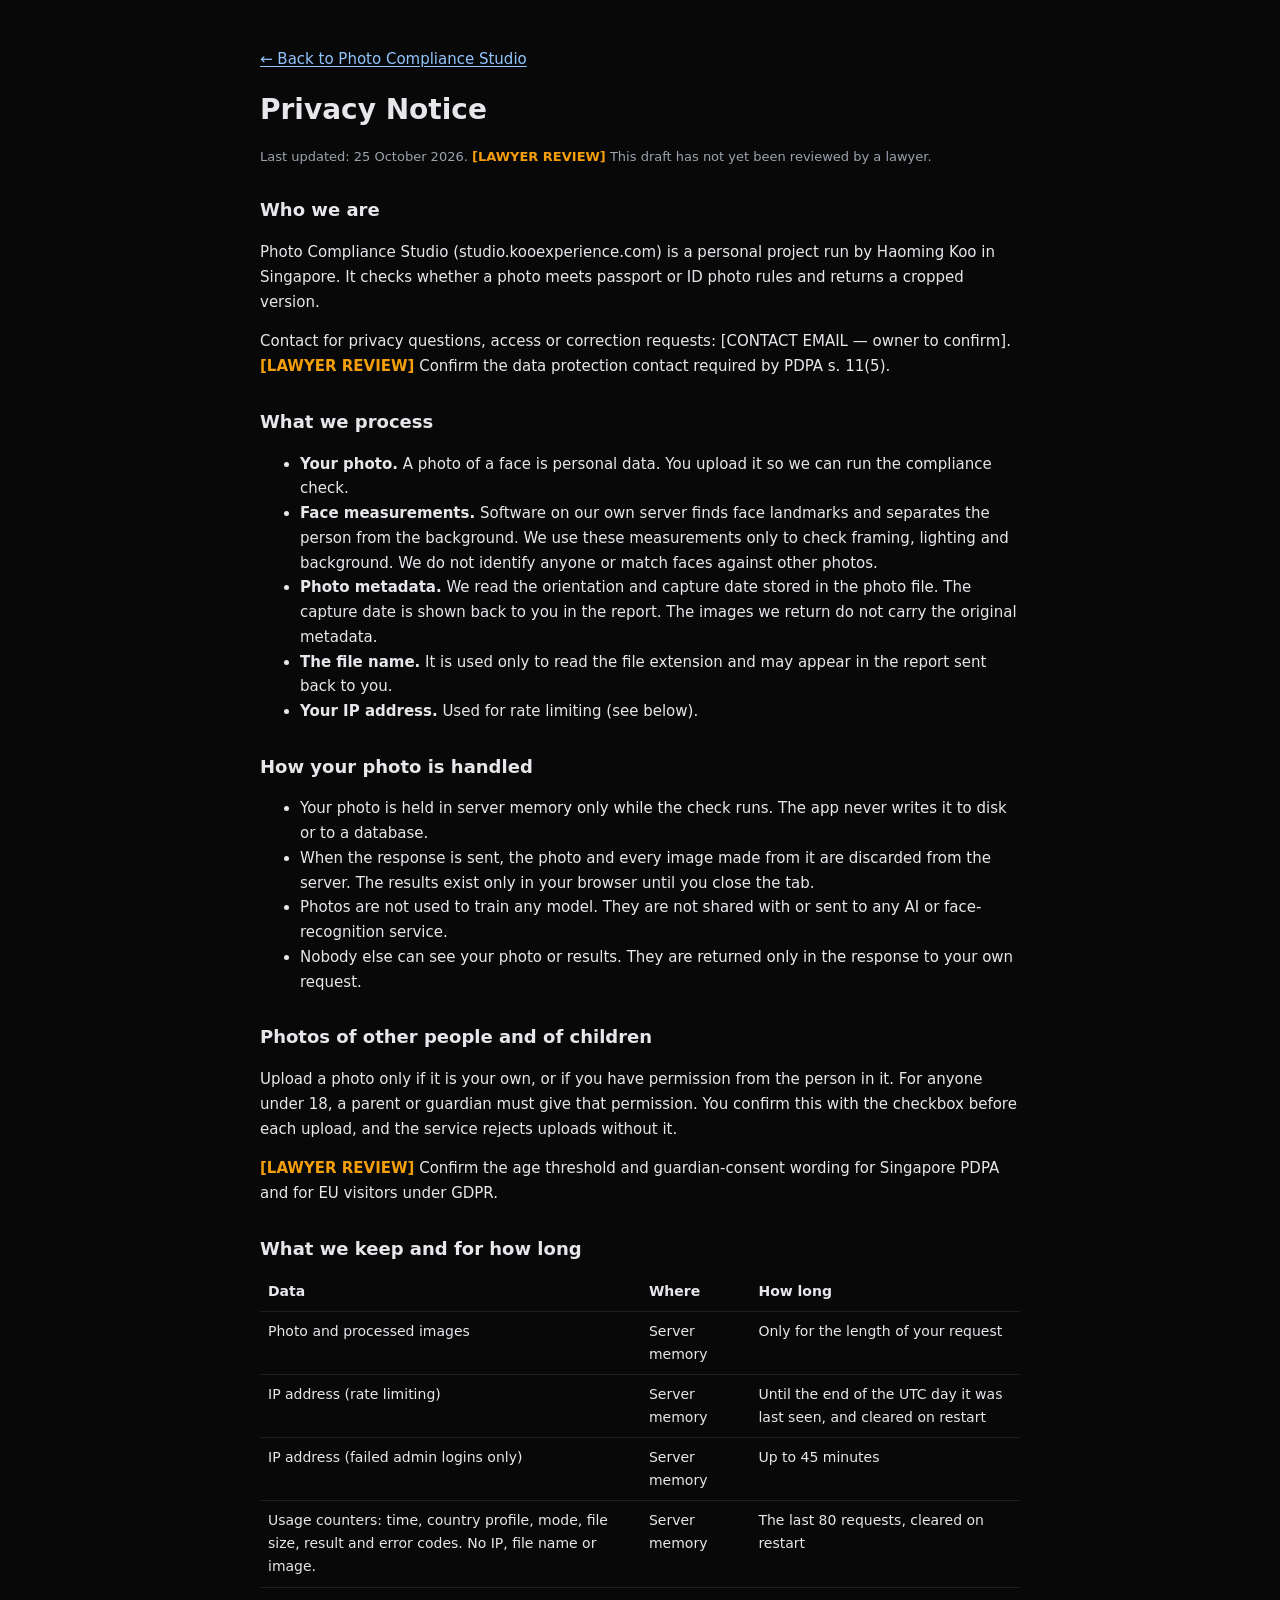
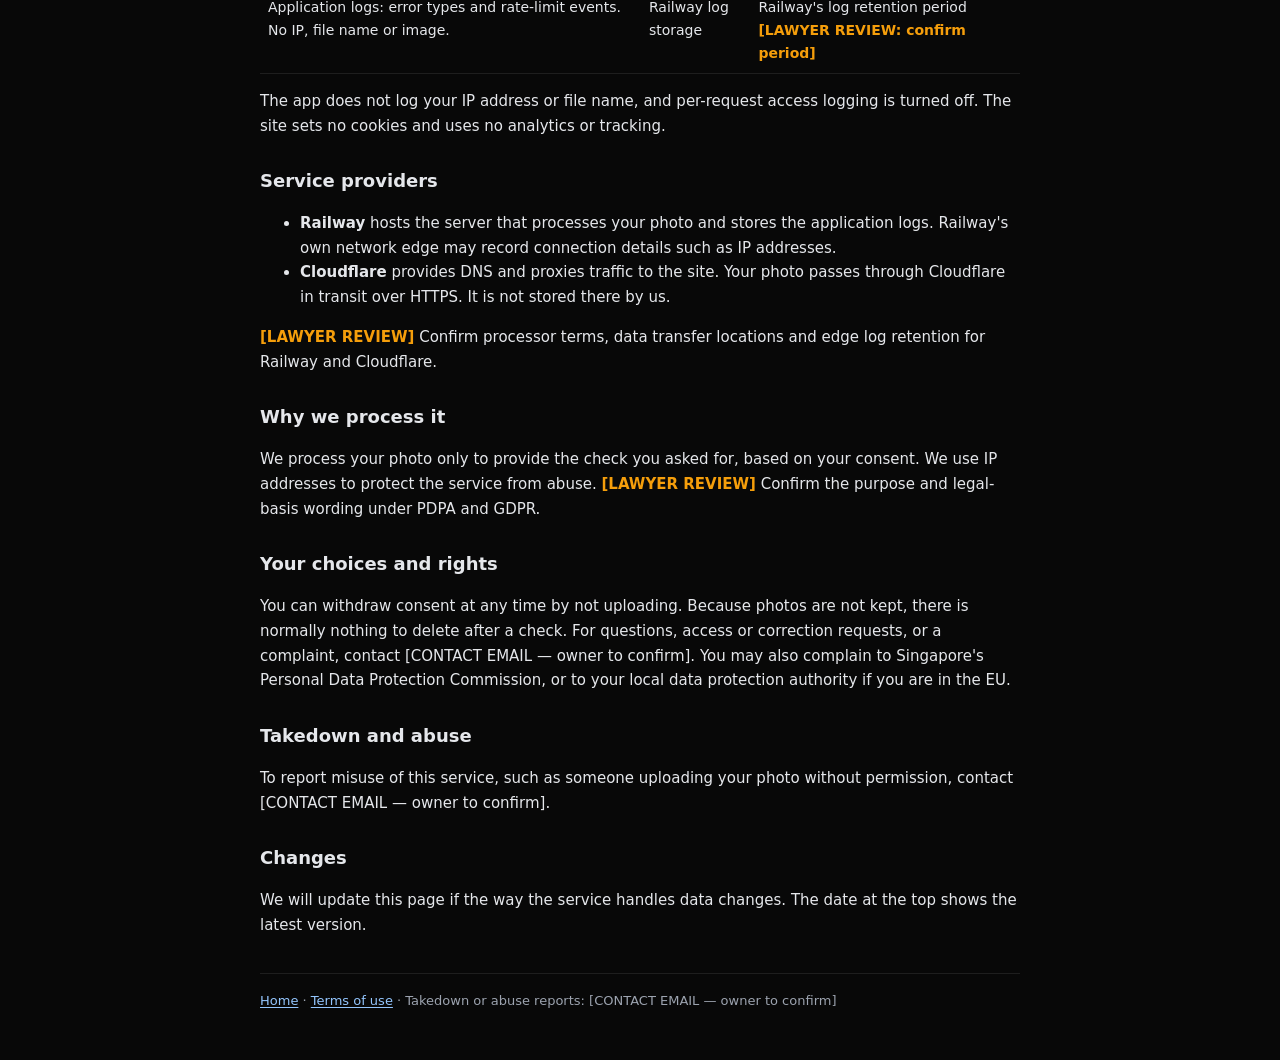
==== web/privacy.html @ bf6c47d8 "fix(privacy): require upload consent, keep photos in memory, strip log identifiers - Required consen" ====
<!DOCTYPE html>
<html lang="en">
<head>
  <meta charset="UTF-8" />
  <meta name="viewport" content="width=device-width, initial-scale=1.0" />
  <title>Privacy Notice - Photo Compliance Studio</title>
  <style>
    :root { --bg: #080808; --text: #e5e7eb; --muted: #9ca3af; --border: #1e1e1e; --accent: #93c5fd; --flag: #f59e0b; }
    body { margin: 0; background: var(--bg); color: var(--text); font: 15px/1.65 system-ui, -apple-system, "Segoe UI", sans-serif; }
    main { max-width: 760px; margin: 0 auto; padding: 32px 20px 48px; }
    h1 { font-size: 28px; margin: 0 0 4px; }
    h2 { font-size: 18px; margin: 28px 0 8px; }
    p, li { color: var(--text); }
    .meta { color: var(--muted); font-size: 13px; }
    a { color: var(--accent); text-underline-offset: 2px; }
    a:focus-visible { outline: 2px solid var(--accent); outline-offset: 2px; }
    .review { color: var(--flag); font-weight: 600; }
    table { width: 100%; border-collapse: collapse; font-size: 14px; }
    th, td { text-align: left; vertical-align: top; padding: 8px; border-bottom: 1px solid var(--border); }
    .table-wrap { overflow-x: auto; }
    footer { margin-top: 36px; padding-top: 16px; border-top: 1px solid var(--border); font-size: 13px; color: var(--muted); }
  </style>
</head>
<body>
<main>
  <p><a href="/">&larr; Back to Photo Compliance Studio</a></p>
  <h1>Privacy Notice</h1>
  <p class="meta">Last updated: 25 October 2026. <span class="review">[LAWYER REVIEW]</span> This draft has not yet been reviewed by a lawyer.</p>

  <h2>Who we are</h2>
  <p>Photo Compliance Studio (studio.kooexperience.com) is a personal project run by Haoming Koo in Singapore. It checks whether a photo meets passport or ID photo rules and returns a cropped version.</p>
  <p>Contact for privacy questions, access or correction requests: [CONTACT EMAIL — owner to confirm]. <span class="review">[LAWYER REVIEW]</span> Confirm the data protection contact required by PDPA s. 11(5).</p>

  <h2>What we process</h2>
  <ul>
    <li><strong>Your photo.</strong> A photo of a face is personal data. You upload it so we can run the compliance check.</li>
    <li><strong>Face measurements.</strong> Software on our own server finds face landmarks and separates the person from the background. We use these measurements only to check framing, lighting and background. We do not identify anyone or match faces against other photos.</li>
    <li><strong>Photo metadata.</strong> We read the orientation and capture date stored in the photo file. The capture date is shown back to you in the report. The images we return do not carry the original metadata.</li>
    <li><strong>The file name.</strong> It is used only to read the file extension and may appear in the report sent back to you.</li>
    <li><strong>Your IP address.</strong> Used for rate limiting (see below).</li>
  </ul>

  <h2>How your photo is handled</h2>
  <ul>
    <li>Your photo is held in server memory only while the check runs. The app never writes it to disk or to a database.</li>
    <li>When the response is sent, the photo and every image made from it are discarded from the server. The results exist only in your browser until you close the tab.</li>
    <li>Photos are not used to train any model. They are not shared with or sent to any AI or face-recognition service.</li>
    <li>Nobody else can see your photo or results. They are returned only in the response to your own request.</li>
  </ul>

  <h2>Photos of other people and of children</h2>
  <p>Upload a photo only if it is your own, or if you have permission from the person in it. For anyone under 18, a parent or guardian must give that permission. You confirm this with the checkbox before each upload, and the service rejects uploads without it.</p>
  <p><span class="review">[LAWYER REVIEW]</span> Confirm the age threshold and guardian-consent wording for Singapore PDPA and for EU visitors under GDPR.</p>

  <h2>What we keep and for how long</h2>
  <div class="table-wrap">
    <table>
      <thead><tr><th>Data</th><th>Where</th><th>How long</th></tr></thead>
      <tbody>
        <tr><td>Photo and processed images</td><td>Server memory</td><td>Only for the length of your request</td></tr>
        <tr><td>IP address (rate limiting)</td><td>Server memory</td><td>Until the end of the UTC day it was last seen, and cleared on restart</td></tr>
        <tr><td>IP address (failed admin logins only)</td><td>Server memory</td><td>Up to 45 minutes</td></tr>
        <tr><td>Usage counters: time, country profile, mode, file size, result and error codes. No IP, file name or image.</td><td>Server memory</td><td>The last 80 requests, cleared on restart</td></tr>
        <tr><td>Application logs: error types and rate-limit events. No IP, file name or image.</td><td>Railway log storage</td><td>Railway's log retention period <span class="review">[LAWYER REVIEW: confirm period]</span></td></tr>
      </tbody>
    </table>
  </div>
  <p>The app does not log your IP address or file name, and per-request access logging is turned off. The site sets no cookies and uses no analytics or tracking.</p>

  <h2>Service providers</h2>
  <ul>
    <li><strong>Railway</strong> hosts the server that processes your photo and stores the application logs. Railway's own network edge may record connection details such as IP addresses.</li>
    <li><strong>Cloudflare</strong> provides DNS and proxies traffic to the site. Your photo passes through Cloudflare in transit over HTTPS. It is not stored there by us.</li>
  </ul>
  <p><span class="review">[LAWYER REVIEW]</span> Confirm processor terms, data transfer locations and edge log retention for Railway and Cloudflare.</p>

  <h2>Why we process it</h2>
  <p>We process your photo only to provide the check you asked for, based on your consent. We use IP addresses to protect the service from abuse. <span class="review">[LAWYER REVIEW]</span> Confirm the purpose and legal-basis wording under PDPA and GDPR.</p>

  <h2>Your choices and rights</h2>
  <p>You can withdraw consent at any time by not uploading. Because photos are not kept, there is normally nothing to delete after a check. For questions, access or correction requests, or a complaint, contact [CONTACT EMAIL — owner to confirm]. You may also complain to Singapore's Personal Data Protection Commission, or to your local data protection authority if you are in the EU.</p>

  <h2>Takedown and abuse</h2>
  <p>To report misuse of this service, such as someone uploading your photo without permission, contact [CONTACT EMAIL — owner to confirm].</p>

  <h2>Changes</h2>
  <p>We will update this page if the way the service handles data changes. The date at the top shows the latest version.</p>

  <footer>
    <a href="/">Home</a> &middot; <a href="/terms">Terms of use</a> &middot; Takedown or abuse reports: [CONTACT EMAIL — owner to confirm]
  </footer>
</main>
</body>
</html>
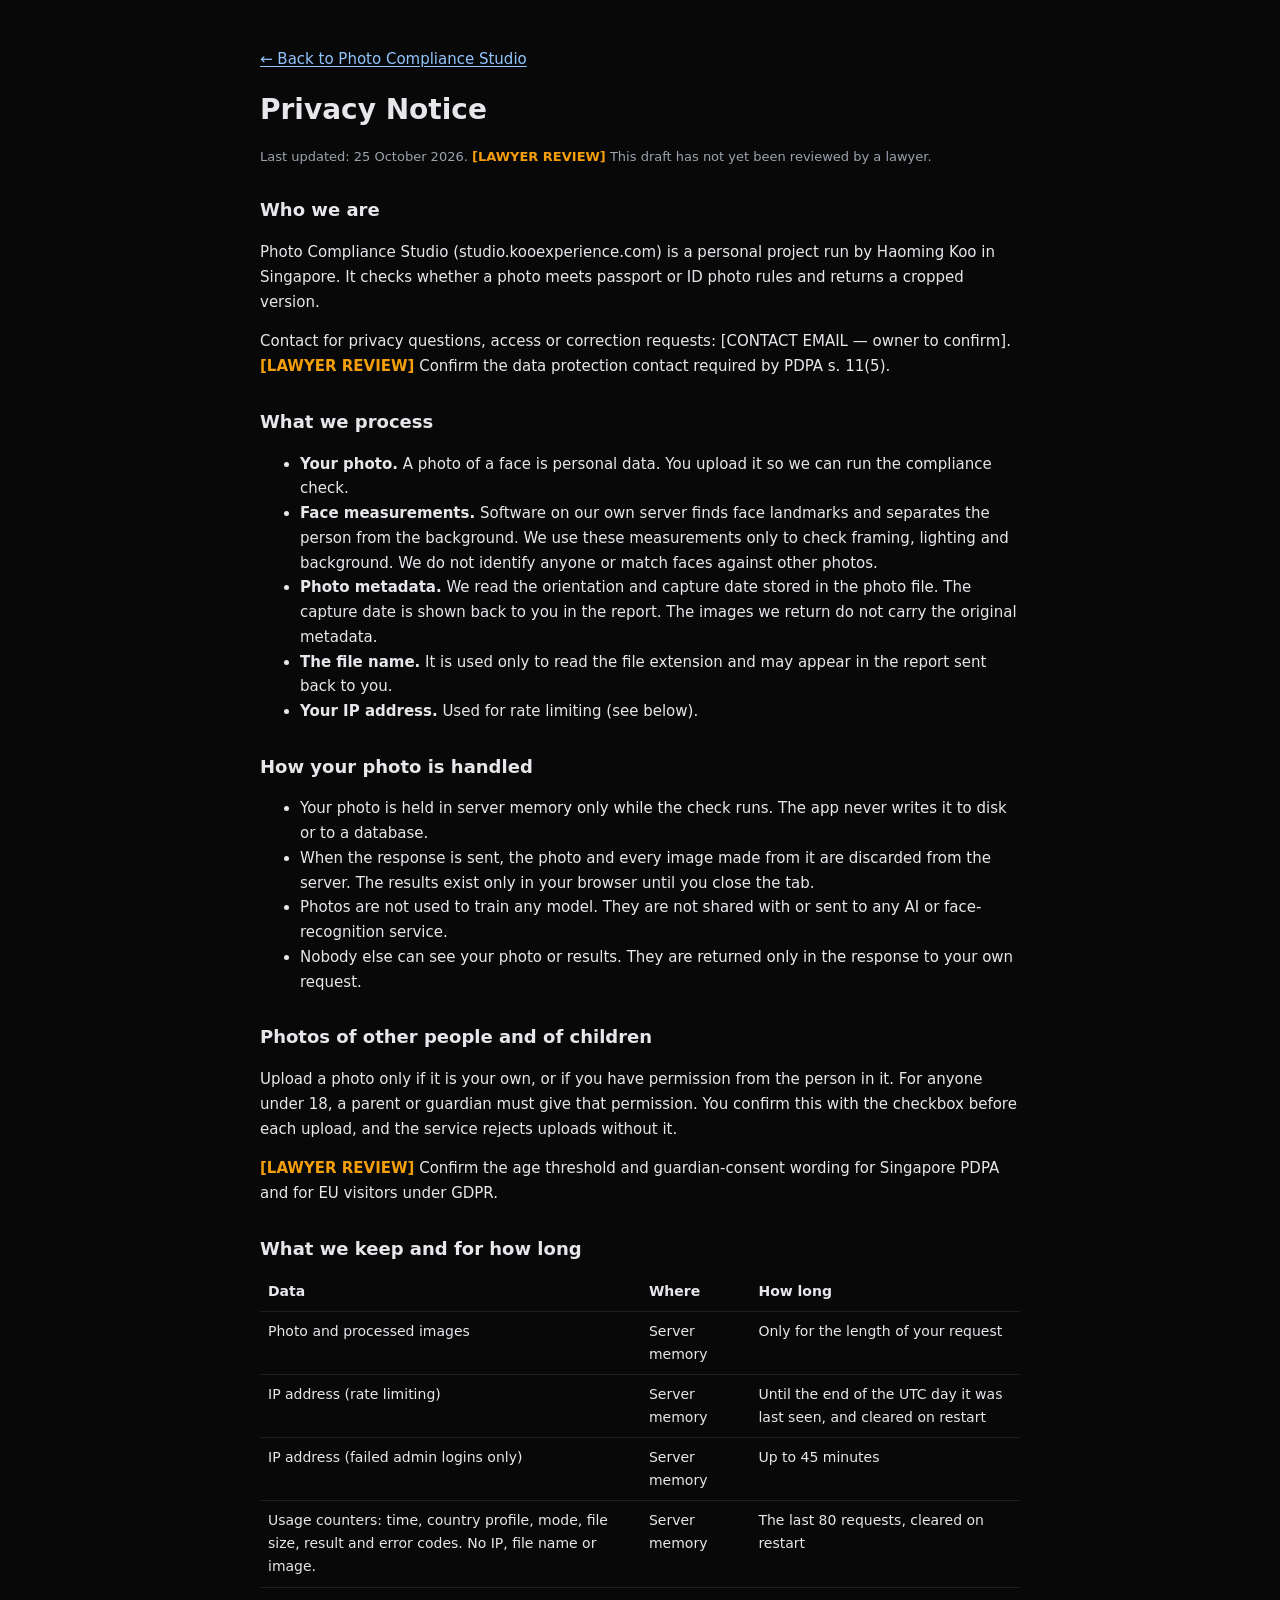
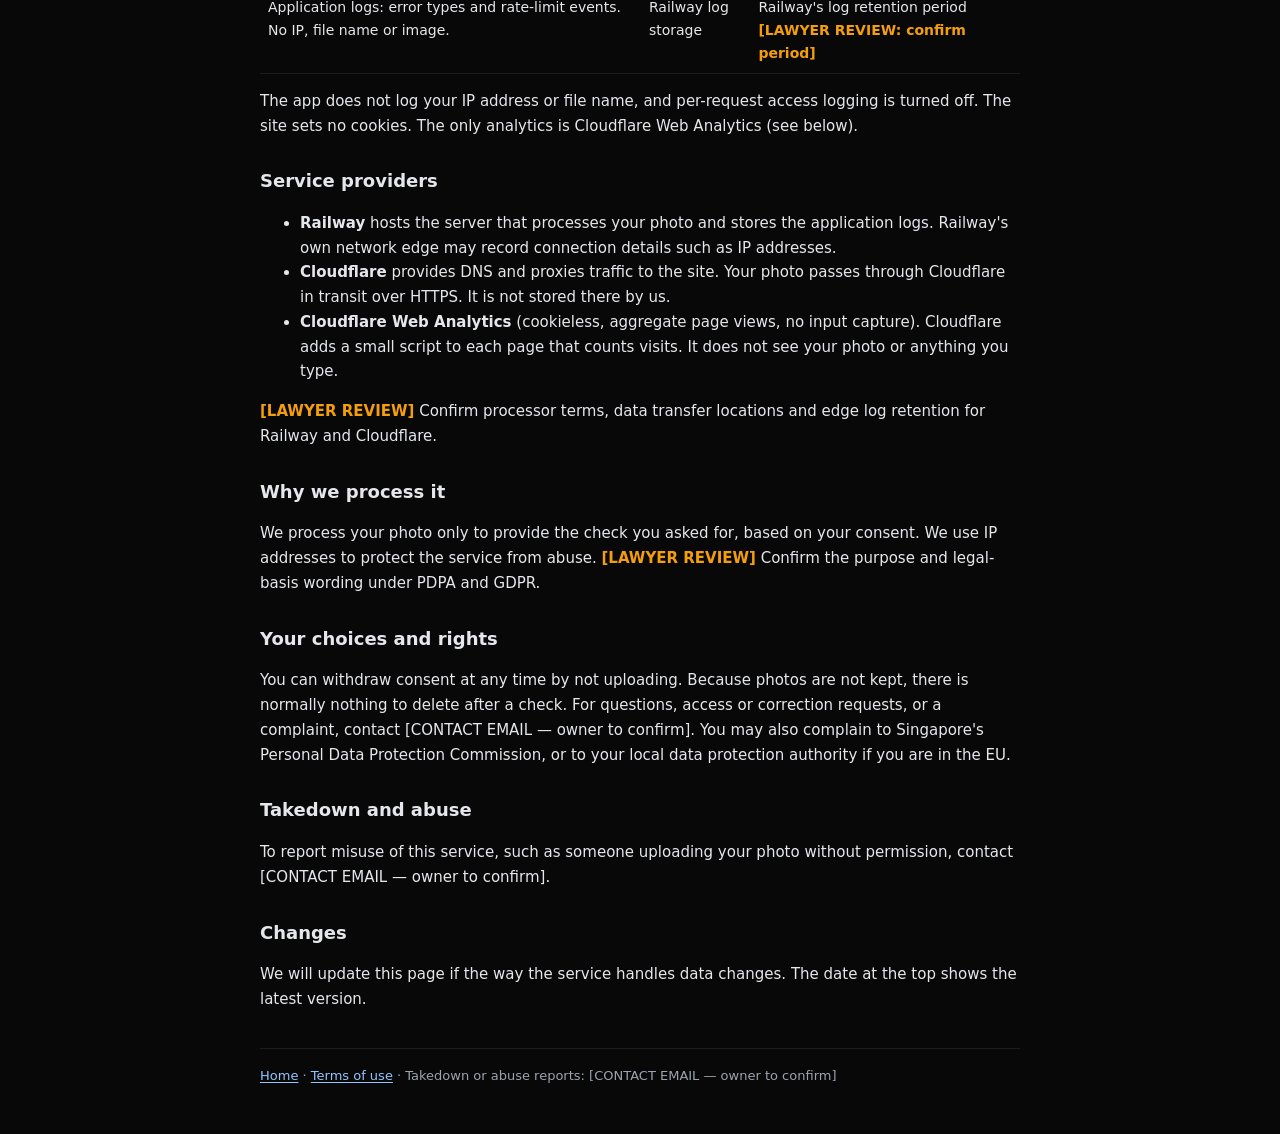
==== commit 8065845b: "docs(privacy): disclose Cloudflare Web Analytics" ====
--- a/web/privacy.html
+++ b/web/privacy.html
@@ -65,12 +65,13 @@
       </tbody>
     </table>
   </div>
-  <p>The app does not log your IP address or file name, and per-request access logging is turned off. The site sets no cookies and uses no analytics or tracking.</p>
+  <p>The app does not log your IP address or file name, and per-request access logging is turned off. The site sets no cookies. The only analytics is Cloudflare Web Analytics (see below).</p>
 
   <h2>Service providers</h2>
   <ul>
     <li><strong>Railway</strong> hosts the server that processes your photo and stores the application logs. Railway's own network edge may record connection details such as IP addresses.</li>
     <li><strong>Cloudflare</strong> provides DNS and proxies traffic to the site. Your photo passes through Cloudflare in transit over HTTPS. It is not stored there by us.</li>
+    <li><strong>Cloudflare Web Analytics</strong> (cookieless, aggregate page views, no input capture). Cloudflare adds a small script to each page that counts visits. It does not see your photo or anything you type.</li>
   </ul>
   <p><span class="review">[LAWYER REVIEW]</span> Confirm processor terms, data transfer locations and edge log retention for Railway and Cloudflare.</p>
 
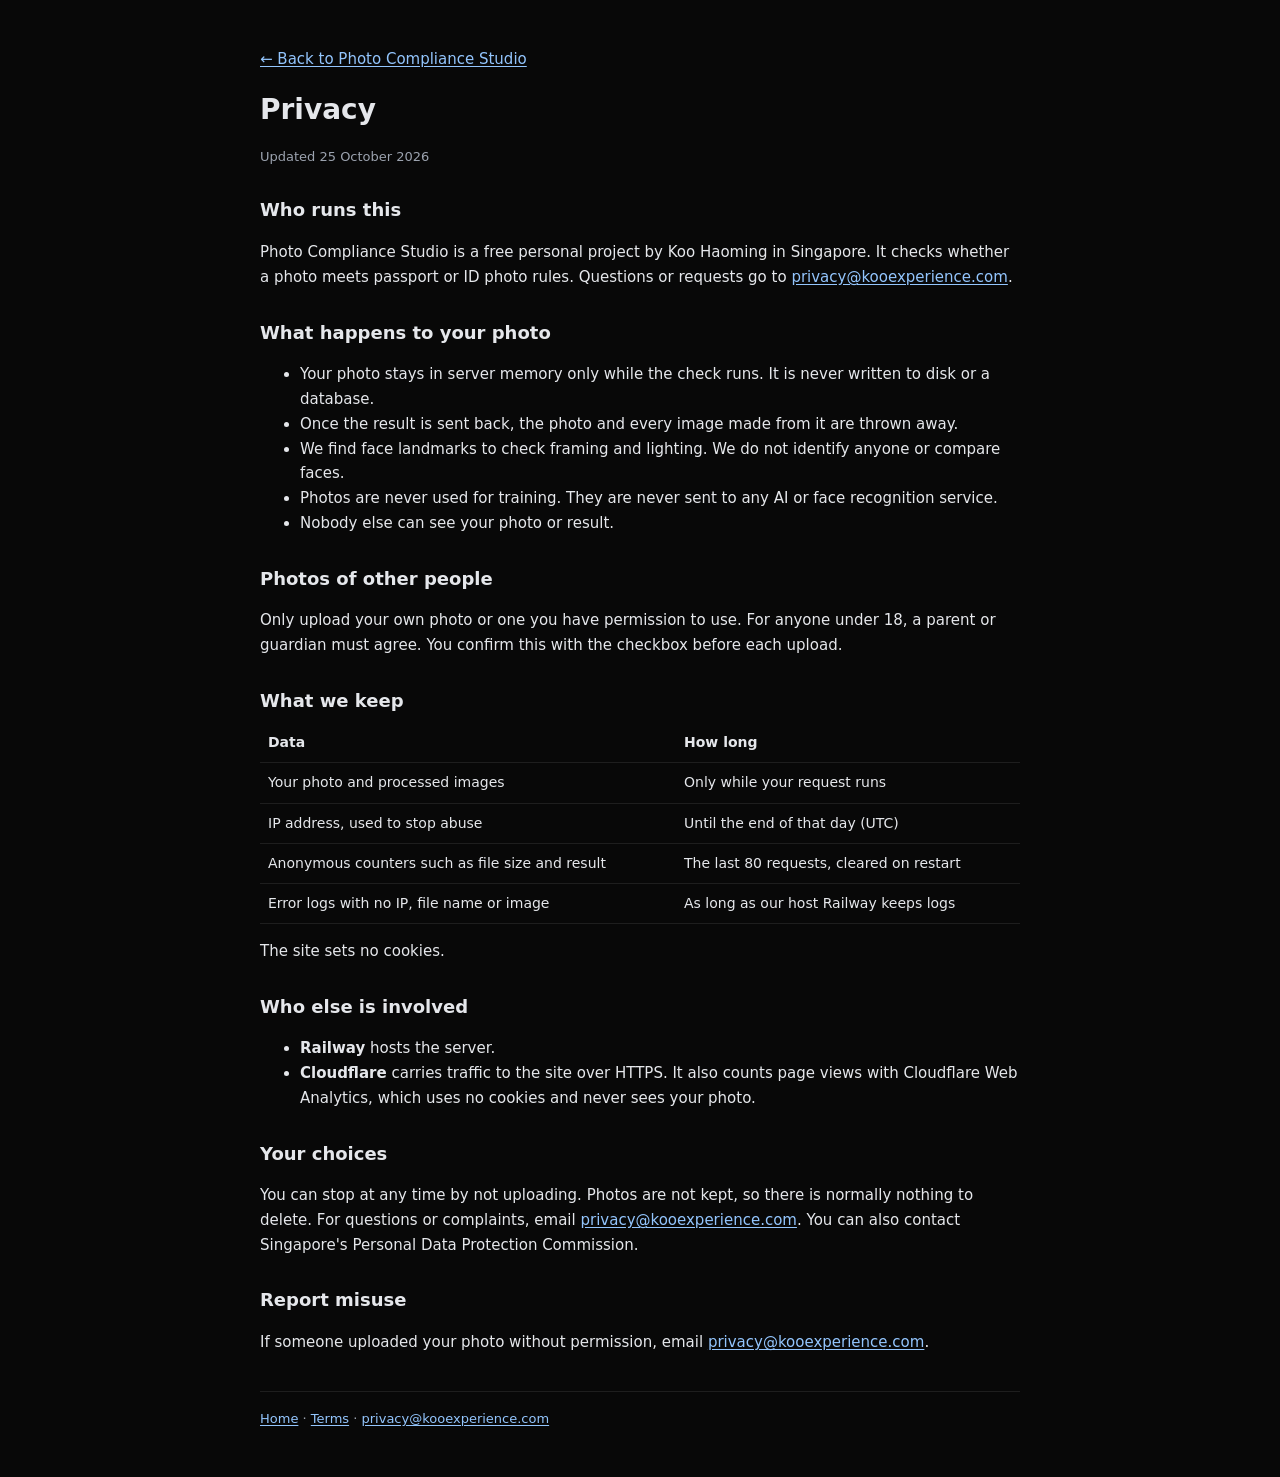
==== commit 2799eb5c: "fix(legal): plain-English privacy and terms with a real contact The live pages showed [LAWYER REVIEW" ====
--- a/web/privacy.html
+++ b/web/privacy.html
@@ -24,71 +24,52 @@
 <body>
 <main>
   <p><a href="/">&larr; Back to Photo Compliance Studio</a></p>
-  <h1>Privacy Notice</h1>
-  <p class="meta">Last updated: 25 October 2026. <span class="review">[LAWYER REVIEW]</span> This draft has not yet been reviewed by a lawyer.</p>
+  <h1>Privacy</h1>
+  <p class="meta">Updated 25 October 2026</p>
 
-  <h2>Who we are</h2>
-  <p>Photo Compliance Studio (studio.kooexperience.com) is a personal project run by Haoming Koo in Singapore. It checks whether a photo meets passport or ID photo rules and returns a cropped version.</p>
-  <p>Contact for privacy questions, access or correction requests: [CONTACT EMAIL — owner to confirm]. <span class="review">[LAWYER REVIEW]</span> Confirm the data protection contact required by PDPA s. 11(5).</p>
+  <h2>Who runs this</h2>
+  <p>Photo Compliance Studio is a free personal project by Koo Haoming in Singapore. It checks whether a photo meets passport or ID photo rules. Questions or requests go to <a href="mailto:privacy@kooexperience.com">privacy@kooexperience.com</a>.</p>
 
-  <h2>What we process</h2>
+  <h2>What happens to your photo</h2>
   <ul>
-    <li><strong>Your photo.</strong> A photo of a face is personal data. You upload it so we can run the compliance check.</li>
-    <li><strong>Face measurements.</strong> Software on our own server finds face landmarks and separates the person from the background. We use these measurements only to check framing, lighting and background. We do not identify anyone or match faces against other photos.</li>
-    <li><strong>Photo metadata.</strong> We read the orientation and capture date stored in the photo file. The capture date is shown back to you in the report. The images we return do not carry the original metadata.</li>
-    <li><strong>The file name.</strong> It is used only to read the file extension and may appear in the report sent back to you.</li>
-    <li><strong>Your IP address.</strong> Used for rate limiting (see below).</li>
+    <li>Your photo stays in server memory only while the check runs. It is never written to disk or a database.</li>
+    <li>Once the result is sent back, the photo and every image made from it are thrown away.</li>
+    <li>We find face landmarks to check framing and lighting. We do not identify anyone or compare faces.</li>
+    <li>Photos are never used for training. They are never sent to any AI or face recognition service.</li>
+    <li>Nobody else can see your photo or result.</li>
   </ul>
 
-  <h2>How your photo is handled</h2>
-  <ul>
-    <li>Your photo is held in server memory only while the check runs. The app never writes it to disk or to a database.</li>
-    <li>When the response is sent, the photo and every image made from it are discarded from the server. The results exist only in your browser until you close the tab.</li>
-    <li>Photos are not used to train any model. They are not shared with or sent to any AI or face-recognition service.</li>
-    <li>Nobody else can see your photo or results. They are returned only in the response to your own request.</li>
-  </ul>
+  <h2>Photos of other people</h2>
+  <p>Only upload your own photo or one you have permission to use. For anyone under 18, a parent or guardian must agree. You confirm this with the checkbox before each upload.</p>
 
-  <h2>Photos of other people and of children</h2>
-  <p>Upload a photo only if it is your own, or if you have permission from the person in it. For anyone under 18, a parent or guardian must give that permission. You confirm this with the checkbox before each upload, and the service rejects uploads without it.</p>
-  <p><span class="review">[LAWYER REVIEW]</span> Confirm the age threshold and guardian-consent wording for Singapore PDPA and for EU visitors under GDPR.</p>
-
-  <h2>What we keep and for how long</h2>
+  <h2>What we keep</h2>
   <div class="table-wrap">
     <table>
-      <thead><tr><th>Data</th><th>Where</th><th>How long</th></tr></thead>
+      <thead><tr><th>Data</th><th>How long</th></tr></thead>
       <tbody>
-        <tr><td>Photo and processed images</td><td>Server memory</td><td>Only for the length of your request</td></tr>
-        <tr><td>IP address (rate limiting)</td><td>Server memory</td><td>Until the end of the UTC day it was last seen, and cleared on restart</td></tr>
-        <tr><td>IP address (failed admin logins only)</td><td>Server memory</td><td>Up to 45 minutes</td></tr>
-        <tr><td>Usage counters: time, country profile, mode, file size, result and error codes. No IP, file name or image.</td><td>Server memory</td><td>The last 80 requests, cleared on restart</td></tr>
-        <tr><td>Application logs: error types and rate-limit events. No IP, file name or image.</td><td>Railway log storage</td><td>Railway's log retention period <span class="review">[LAWYER REVIEW: confirm period]</span></td></tr>
+        <tr><td>Your photo and processed images</td><td>Only while your request runs</td></tr>
+        <tr><td>IP address, used to stop abuse</td><td>Until the end of that day (UTC)</td></tr>
+        <tr><td>Anonymous counters such as file size and result</td><td>The last 80 requests, cleared on restart</td></tr>
+        <tr><td>Error logs with no IP, file name or image</td><td>As long as our host Railway keeps logs</td></tr>
       </tbody>
     </table>
   </div>
-  <p>The app does not log your IP address or file name, and per-request access logging is turned off. The site sets no cookies. The only analytics is Cloudflare Web Analytics (see below).</p>
+  <p>The site sets no cookies.</p>
 
-  <h2>Service providers</h2>
+  <h2>Who else is involved</h2>
   <ul>
-    <li><strong>Railway</strong> hosts the server that processes your photo and stores the application logs. Railway's own network edge may record connection details such as IP addresses.</li>
-    <li><strong>Cloudflare</strong> provides DNS and proxies traffic to the site. Your photo passes through Cloudflare in transit over HTTPS. It is not stored there by us.</li>
-    <li><strong>Cloudflare Web Analytics</strong> (cookieless, aggregate page views, no input capture). Cloudflare adds a small script to each page that counts visits. It does not see your photo or anything you type.</li>
+    <li><strong>Railway</strong> hosts the server.</li>
+    <li><strong>Cloudflare</strong> carries traffic to the site over HTTPS. It also counts page views with Cloudflare Web Analytics, which uses no cookies and never sees your photo.</li>
   </ul>
-  <p><span class="review">[LAWYER REVIEW]</span> Confirm processor terms, data transfer locations and edge log retention for Railway and Cloudflare.</p>
 
-  <h2>Why we process it</h2>
-  <p>We process your photo only to provide the check you asked for, based on your consent. We use IP addresses to protect the service from abuse. <span class="review">[LAWYER REVIEW]</span> Confirm the purpose and legal-basis wording under PDPA and GDPR.</p>
+  <h2>Your choices</h2>
+  <p>You can stop at any time by not uploading. Photos are not kept, so there is normally nothing to delete. For questions or complaints, email <a href="mailto:privacy@kooexperience.com">privacy@kooexperience.com</a>. You can also contact Singapore's Personal Data Protection Commission.</p>
 
-  <h2>Your choices and rights</h2>
-  <p>You can withdraw consent at any time by not uploading. Because photos are not kept, there is normally nothing to delete after a check. For questions, access or correction requests, or a complaint, contact [CONTACT EMAIL — owner to confirm]. You may also complain to Singapore's Personal Data Protection Commission, or to your local data protection authority if you are in the EU.</p>
-
-  <h2>Takedown and abuse</h2>
-  <p>To report misuse of this service, such as someone uploading your photo without permission, contact [CONTACT EMAIL — owner to confirm].</p>
-
-  <h2>Changes</h2>
-  <p>We will update this page if the way the service handles data changes. The date at the top shows the latest version.</p>
+  <h2>Report misuse</h2>
+  <p>If someone uploaded your photo without permission, email <a href="mailto:privacy@kooexperience.com">privacy@kooexperience.com</a>.</p>
 
   <footer>
-    <a href="/">Home</a> &middot; <a href="/terms">Terms of use</a> &middot; Takedown or abuse reports: [CONTACT EMAIL — owner to confirm]
+    <a href="/">Home</a> &middot; <a href="/terms">Terms</a> &middot; <a href="mailto:privacy@kooexperience.com">privacy@kooexperience.com</a>
   </footer>
 </main>
 </body>
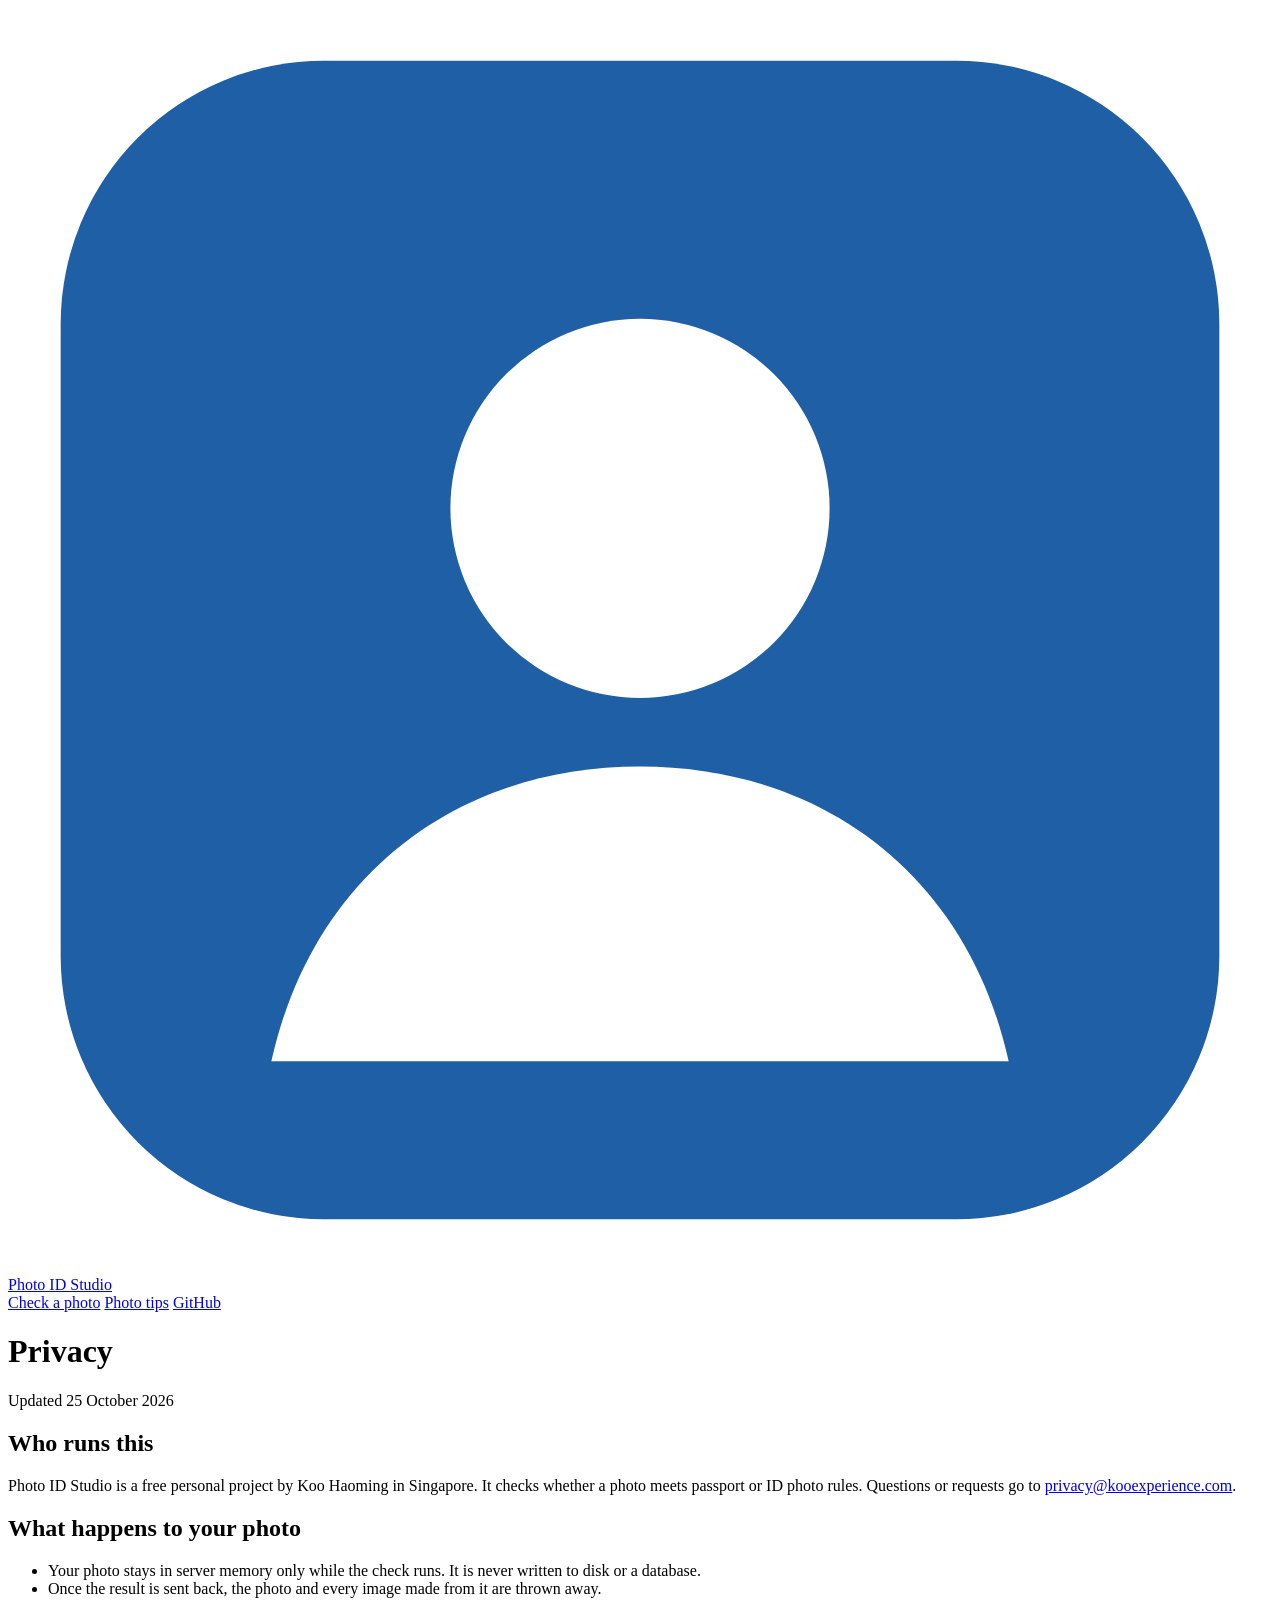
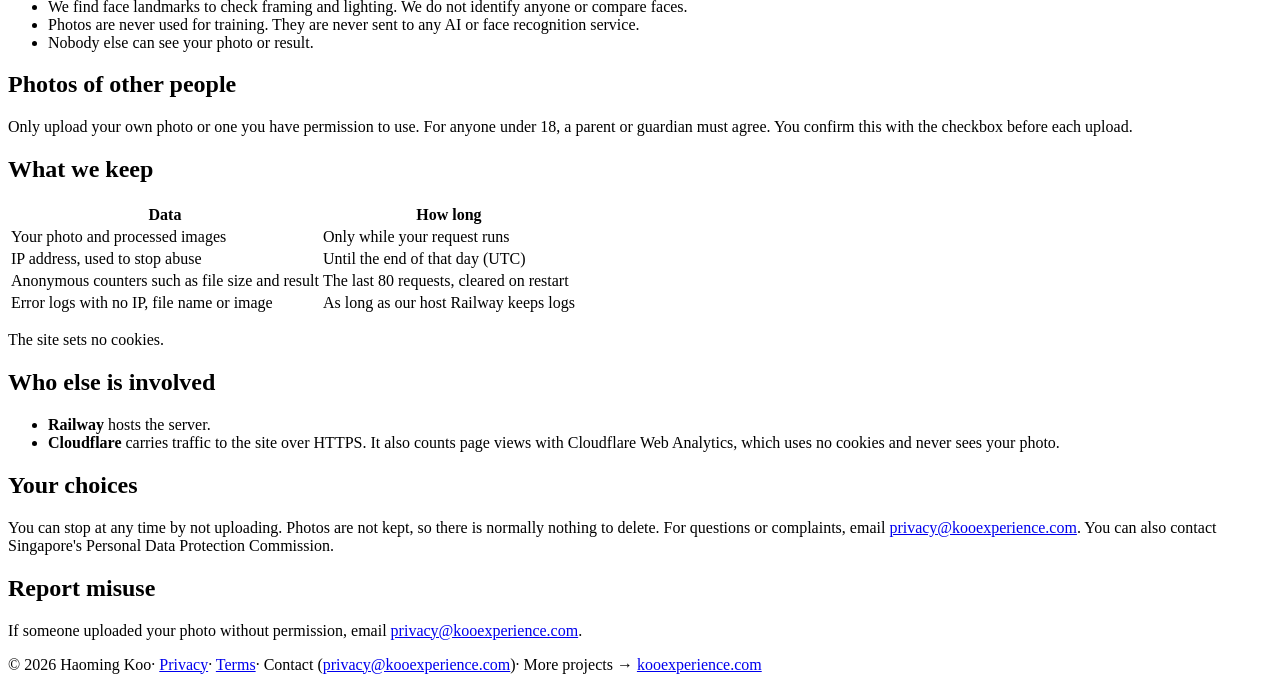
==== commit e74761f6: "feat(web): redesign as a light, plain-language photo checker Replaces the dark lab template (dot gri" ====
--- a/web/privacy.html
+++ b/web/privacy.html
@@ -3,32 +3,32 @@
 <head>
   <meta charset="UTF-8" />
   <meta name="viewport" content="width=device-width, initial-scale=1.0" />
-  <title>Privacy Notice - Photo Compliance Studio</title>
-  <style>
-    :root { --bg: #080808; --text: #e5e7eb; --muted: #9ca3af; --border: #1e1e1e; --accent: #93c5fd; --flag: #f59e0b; }
-    body { margin: 0; background: var(--bg); color: var(--text); font: 15px/1.65 system-ui, -apple-system, "Segoe UI", sans-serif; }
-    main { max-width: 760px; margin: 0 auto; padding: 32px 20px 48px; }
-    h1 { font-size: 28px; margin: 0 0 4px; }
-    h2 { font-size: 18px; margin: 28px 0 8px; }
-    p, li { color: var(--text); }
-    .meta { color: var(--muted); font-size: 13px; }
-    a { color: var(--accent); text-underline-offset: 2px; }
-    a:focus-visible { outline: 2px solid var(--accent); outline-offset: 2px; }
-    .review { color: var(--flag); font-weight: 600; }
-    table { width: 100%; border-collapse: collapse; font-size: 14px; }
-    th, td { text-align: left; vertical-align: top; padding: 8px; border-bottom: 1px solid var(--border); }
-    .table-wrap { overflow-x: auto; }
-    footer { margin-top: 36px; padding-top: 16px; border-top: 1px solid var(--border); font-size: 13px; color: var(--muted); }
-  </style>
+  <title>Privacy: Photo ID Studio</title>
+  <meta name="description" content="How Photo ID Studio handles your photo: checked in memory, never stored, never used for training." />
+  <link rel="icon" href="/static/favicon.svg" type="image/svg+xml" />
+  <link href="/static/fonts/fonts.css" rel="stylesheet" />
+  <link href="/static/site.css" rel="stylesheet" />
 </head>
 <body>
-<main>
-  <p><a href="/">&larr; Back to Photo Compliance Studio</a></p>
+  <header class="site-header">
+    <div class="wrap">
+      <a class="wordmark" href="/">
+        <svg viewBox="0 0 24 24" aria-hidden="true"><rect x="1" y="1" width="22" height="22" rx="5" fill="#1f5fa6"/><circle cx="12" cy="9.5" r="3.6" fill="#fff"/><path d="M5 20c.8-3.6 3.6-5.6 7-5.6s6.2 2 7 5.6" fill="#fff"/></svg>
+        Photo ID Studio
+      </a>
+      <nav class="site-nav" aria-label="Main">
+        <a href="/">Check a photo</a>
+        <a href="/#tips">Photo tips</a>
+        <a href="https://github.com/haomingkoo/photo-id-studio" rel="noopener">GitHub</a>
+      </nav>
+    </div>
+  </header>
+  <main class="wrap legal">
   <h1>Privacy</h1>
   <p class="meta">Updated 25 October 2026</p>
 
   <h2>Who runs this</h2>
-  <p>Photo Compliance Studio is a free personal project by Koo Haoming in Singapore. It checks whether a photo meets passport or ID photo rules. Questions or requests go to <a href="mailto:privacy@kooexperience.com">privacy@kooexperience.com</a>.</p>
+  <p>Photo ID Studio is a free personal project by Koo Haoming in Singapore. It checks whether a photo meets passport or ID photo rules. Questions or requests go to <a href="mailto:privacy@kooexperience.com">privacy@kooexperience.com</a>.</p>
 
   <h2>What happens to your photo</h2>
   <ul>
@@ -67,10 +67,15 @@
 
   <h2>Report misuse</h2>
   <p>If someone uploaded your photo without permission, email <a href="mailto:privacy@kooexperience.com">privacy@kooexperience.com</a>.</p>
-
-  <footer>
-    <a href="/">Home</a> &middot; <a href="/terms">Terms</a> &middot; <a href="mailto:privacy@kooexperience.com">privacy@kooexperience.com</a>
+</main>
+  <footer class="site-footer">
+    <div class="wrap">
+      <span>&copy; 2026 Haoming Koo</span><span class="sep" aria-hidden="true">&middot;</span>
+      <a href="/privacy">Privacy</a><span class="sep" aria-hidden="true">&middot;</span>
+      <a href="/terms">Terms</a><span class="sep" aria-hidden="true">&middot;</span>
+      <span>Contact (<a href="mailto:privacy@kooexperience.com">privacy@kooexperience.com</a>)</span><span class="sep" aria-hidden="true">&middot;</span>
+      <span>More projects &rarr; <a href="https://kooexperience.com/">kooexperience.com</a></span>
+    </div>
   </footer>
-</main>
 </body>
 </html>
